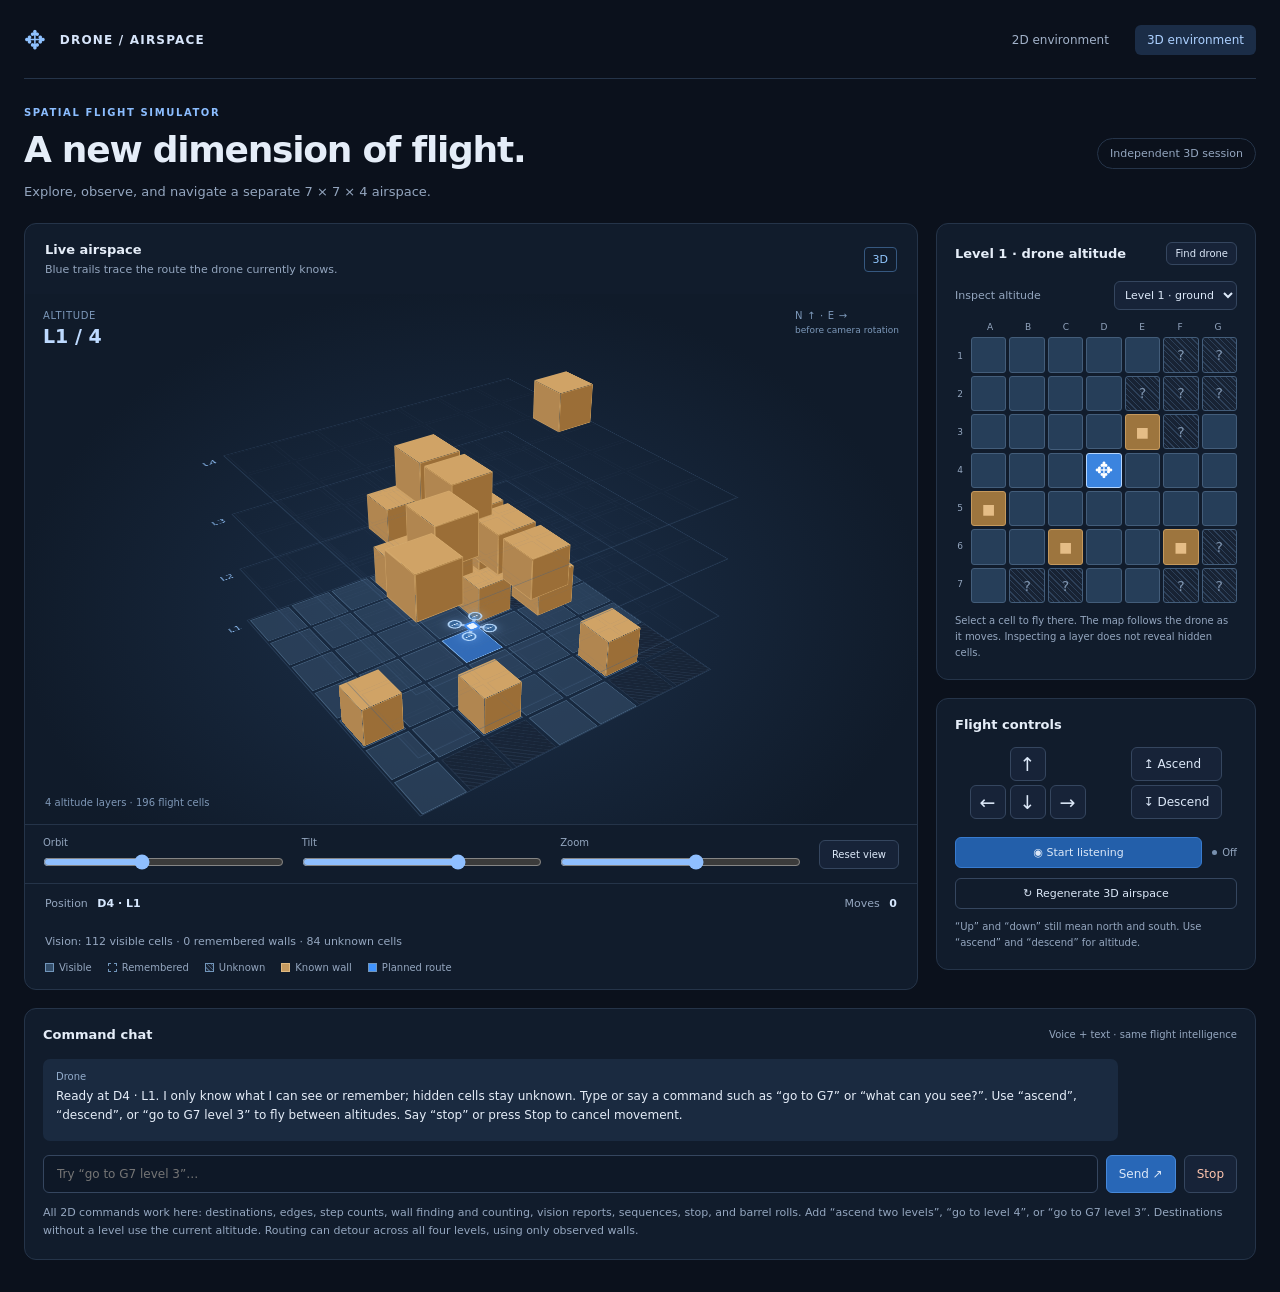
==== 3d.html @ 04a2182d "Refactor code structure for improved readability and maintainability" ====
<!doctype html>
<html lang="en">
  <head>
    <meta charset="utf-8">
    <meta name="viewport" content="width=device-width, initial-scale=1">
    <meta name="theme-color" content="#101827">
    <title>Drone Airspace · 3D environment</title>
    <link rel="stylesheet" href="3d.css">
  </head>
  <body data-environment="3d">
    <main class="app">
      <header class="topbar">
        <a class="brand" href="3d.html">✥ <span>DRONE / AIRSPACE</span></a>
        <nav aria-label="Environment">
          <a href="index.html">2D environment</a>
          <a href="3d.html" aria-current="page">3D environment</a>
        </nav>
      </header>
      <div class="intro">
        <div><p class="eyebrow">Spatial flight simulator</p><h1>A new dimension of flight.</h1>
        <p>Explore, observe, and navigate a separate 7 × 7 × 4 airspace.</p></div>
        <span class="session-tag">Independent 3D session</span>
      </div>
      <div class="workspace">
        <section class="scene-card" aria-labelledby="board-title">
          <div class="card-heading"><div><h2 id="board-title">Live airspace</h2><p>Blue trails trace the route the drone currently knows.</p></div><span class="live-badge">3D</span></div>
          <div class="scene-viewport" id="scene" style="--yaw:-35deg;--tilt:58deg;--zoom:.85">
            <div class="scene-hud"><span>ALTITUDE <strong id="altitude">L1 / 4</strong></span><span>N ↑ · E → <small>before camera rotation</small></span></div>
            <div class="scene-center"><div id="board" class="spatial-board" aria-hidden="true"></div></div>
            <div class="scene-caption">4 altitude layers · 196 flight cells</div>
          </div>
          <div class="camera-controls" aria-label="Camera controls">
            <label>Orbit <input id="camera-yaw" type="range" min="-180" max="180" value="-35"></label>
            <label>Tilt <input id="camera-tilt" type="range" min="25" max="75" value="58"></label>
            <label>Zoom <input id="camera-zoom" type="range" min="45" max="115" value="85"></label>
            <button id="camera-reset" type="button">Reset view</button>
          </div>
          <div class="board-footer"><span>Position <strong id="position">D4 · L1</strong></span><span>Moves <strong id="move-count">0</strong></span></div>
          <div class="vision-panel" aria-label="Drone vision">
            <p id="vision-status" aria-live="polite"></p>
            <div class="vision-legend"><span><i class="swatch visible"></i>Visible</span><span><i class="swatch remembered"></i>Remembered</span><span><i class="swatch unknown"></i>Unknown</span><span><i class="swatch wall"></i>Known wall</span><span><i class="swatch route"></i>Planned route</span></div>
          </div>
        </section>
        <aside class="sidebar">
          <section class="panel" aria-labelledby="layer-title">
            <div class="panel-heading"><h2 id="layer-title">Level 1 · drone altitude</h2><button id="follow-drone" type="button">Find drone</button></div>
            <div class="layer-picker"><label for="view-level">Inspect altitude</label><select id="view-level"><option value="0">Level 1 · ground</option><option value="1">Level 2</option><option value="2">Level 3</option><option value="3">Level 4 · ceiling</option></select></div>
            <div class="map-columns" aria-hidden="true"><span>A</span><span>B</span><span>C</span><span>D</span><span>E</span><span>F</span><span>G</span></div>
            <div class="layer-map-wrap"><div class="map-rows" aria-hidden="true"><span>1</span><span>2</span><span>3</span><span>4</span><span>5</span><span>6</span><span>7</span></div><div id="layer-map" class="layer-map" role="group" aria-label="Inspected altitude map; select a cell to route there"></div></div>
            <p class="hint">Select a cell to fly there. The map follows the drone as it moves. Inspecting a layer does not reveal hidden cells.</p>
          </section>
          <section class="panel controls" aria-label="Flight controls">
            <h2>Flight controls</h2>
            <div class="manual-controls">
              <div class="dpad" aria-label="Horizontal movement">
                <button class="arrow" type="button" data-direction="up" aria-label="Move north" title="North (up)">↑</button>
                <button class="arrow" type="button" data-direction="left" aria-label="Move west" title="West (left)">←</button>
                <button class="arrow" type="button" data-direction="down" aria-label="Move south" title="South (down)">↓</button>
                <button class="arrow" type="button" data-direction="right" aria-label="Move east" title="East (right)">→</button>
              </div>
              <div class="altitude-controls"><button class="arrow" type="button" data-direction="ascend">↥ Ascend</button><button class="arrow" type="button" data-direction="descend">↧ Descend</button></div>
            </div>
            <div class="voice-controls"><button class="voice-button" id="listen-button" type="button" aria-label="Start listening" aria-pressed="false"><span aria-hidden="true">◉</span> <span id="listen-label">Start listening</span></button><div class="status" id="status" data-state="idle" role="status" aria-live="polite"><i></i><span id="status-message">Off</span></div></div>
            <button class="reset-button" id="reset-button" type="button">↻ Regenerate 3D airspace</button>
            <p class="hint">“Up” and “down” still mean north and south. Use “ascend” and “descend” for altitude.</p>
          </section>
        </aside>
        <section class="panel history" aria-labelledby="chat-title">
          <div class="panel-heading"><h2 id="chat-title">Command chat</h2><span class="hint">Voice + text · same flight intelligence</span></div>
          <ol class="history-list" id="history-list" role="log" aria-label="Commands and drone replies" aria-live="polite" aria-relevant="additions text"></ol>
          <p class="voice-preview" id="voice-preview" aria-live="polite"></p>
          <form class="command-form" id="command-form">
            <label class="visually-hidden" for="command-input">Type a drone command</label>
            <input id="command-input" name="command" placeholder="Try “go to G7 level 3”…" autocomplete="off" maxlength="500" required aria-describedby="command-help">
            <button type="submit">Send ↗</button><button class="stop-button" id="stop-button" type="button">Stop</button>
          </form>
          <p class="command-help" id="command-help">All 2D commands work here: destinations, edges, step counts, wall finding and counting, vision reports, sequences, stop, and barrel rolls. Add “ascend two levels”, “go to level 4”, or “go to G7 level 3”. Destinations without a level use the current altitude. Routing can detour across all four levels, using only observed walls.</p>
        </section>
      </div>
    </main>
    <script src="drone-app.js"></script>
  </body>
</html>
---- 3d.css ----
:root { color-scheme: dark; font-family: Inter, ui-sans-serif, system-ui, sans-serif; color: #e5edf8; background: #0b111c; font-synthesis: none; --muted: #94a6bf; --line: #253449; --blue: #78b3ff; }
* { box-sizing: border-box; }
body { margin: 0; min-width: 320px; }
button, input, select { font: inherit; }
button, select { cursor: pointer; }
button, select, input { border: 1px solid #35465f; border-radius: 6px; color: #dce8f8; background: #172338; }
button { padding: 8px 12px; font-size: 12px; }
button:hover { border-color: #78b3ff; background: #22344e; }
button:disabled { cursor: default; opacity: .5; }
:focus-visible { outline: 2px solid #91c4ff; outline-offset: 3px; }
a { color: #a2b2c9; text-decoration: none; }
a:hover { color: #fff; }
.app { width: min(1260px, calc(100% - 48px)); margin: auto; padding: 25px 0 32px; }
.topbar, .topbar nav, .brand, .intro, .card-heading, .panel-heading, .board-footer, .voice-controls { display: flex; align-items: center; justify-content: space-between; gap: 14px; }
.topbar { padding-bottom: 23px; border-bottom: 1px solid var(--line); }
.brand { justify-content: flex-start; color: #8fc2ff; font-size: 26px; }
.brand span { color: #d7e5fa; font-size: 12px; font-weight: 700; letter-spacing: .1em; }
.topbar nav { font-size: 12px; }
.topbar nav a { padding: 8px 12px; border-radius: 6px; }
.topbar nav [aria-current] { color: #acd0ff; background: #1b2d47; }
.intro { margin: 28px 0 24px; }
.eyebrow { color: #8bbdff; font-size: 10px; font-weight: 700; text-transform: uppercase; letter-spacing: .16em; margin: 0 0 10px; }
h1 { font-size: clamp(25px, 3vw, 36px); font-weight: 600; line-height: 1.2; letter-spacing: -.035em; margin: 0; }
.intro p:not(.eyebrow) { color: var(--muted); font-size: 13px; margin-bottom: 0; }
.session-tag { border: 1px solid var(--line); border-radius: 20px; padding: 8px 12px; font-size: 11px; color: var(--muted); white-space: nowrap; }
.workspace { display: grid; grid-template-columns: minmax(0, 1fr) 320px; gap: 18px; align-items: start; }
.scene-card, .panel { border: 1px solid var(--line); border-radius: 12px; background: #111c2c; overflow: hidden; }
.card-heading { padding: 18px 20px; }
h2 { font-size: 13px; font-weight: 600; margin: 0; }
.card-heading p { font-size: 11px; color: var(--muted); margin: 6px 0 0; }
.live-badge { color: #92c7ff; border: 1px solid #365880; padding: 5px 8px; border-radius: 4px; font-size: 11px; }
.scene-viewport { height: 530px; position: relative; overflow: hidden; background: radial-gradient(ellipse at 50% 60%, #1c304a, #101b2a 72%); perspective: 1200px; }
.scene-hud { position: absolute; inset: 16px 18px auto; display: flex; justify-content: space-between; font-size: 10px; letter-spacing: .07em; color: #7c98b9; z-index: 2; pointer-events: none; }
.scene-hud strong { display: block; color: #bddaff; font-size: 19px; letter-spacing: 0; margin-top: 4px; }
.scene-hud small { display: block; font-size: 9px; letter-spacing: 0; margin-top: 4px; }
.scene-center { position: absolute; left: 50%; top: 66%; width: 0; height: 0; transform-style: preserve-3d; }
.spatial-board { position: absolute; width: 392px; height: 392px; margin: -196px; transform: scale(var(--zoom)) rotateX(var(--tilt)) rotateZ(var(--yaw)); transform-style: preserve-3d; }
.space-level { position: absolute; inset: 0; border: 1px solid #42608366; transform-style: preserve-3d; }
.space-level-label { position: absolute; left: -28px; top: 0; font-size: 13px; color: #86b4e8; }
.space-cell { position: absolute; width: 56px; height: 56px; transform-style: preserve-3d; }
.space-cell::before { content: ""; position: absolute; inset: 2px; background: #273d5355; border: 1px solid #4b688a3b; }
.space-level:not(.active-level) .space-cell::before { background: transparent; border-color: #52698714; }
.space-level.active-level .space-cell.visible::before { background: #344e6a99; border-color: #7199bf66; }
.space-level.active-level .space-cell.remembered::before { background: #27374888; border-style: dashed; }
.space-level.active-level .space-cell.unknown::before { background: repeating-linear-gradient(45deg, #18233499, #18233499 4px, #33445b66 4px, #33445b66 5px); }
.space-cell.route::before, .space-cell.occupied::before { background: #3e8af0aa !important; border-color: #8bc4ff !important; }
.voxel { position: absolute; left: 4px; top: 4px; width: 48px; height: 48px; transform-style: preserve-3d; }
.voxel-face { position: absolute; width: 48px; height: 48px; border: 1px solid #d8ad6f99; background: #a7783e; backface-visibility: hidden; }
.face-top { transform: translateZ(48px); background: #d0a366; }
.face-front { transform-origin: bottom; transform: rotateX(-90deg); background: #9b6e37; }
.face-back { transform-origin: top; transform: rotateX(90deg); background: #83613b; }
.face-left { transform-origin: left; transform: rotateY(-90deg); background: #b18650; }
.face-right { transform-origin: right; transform: rotateY(90deg); background: #9b784b; }
.space-cell.remembered .voxel-face { opacity: .4; border-style: dashed; }
.route-marker { position: absolute; inset: 20px; border: 2px solid #9bcfff; background: #4194ff; transform: translateZ(16px); box-shadow: 0 0 15px #549fff; }
.goal .route-marker { inset: 14px; background: transparent; border-width: 3px; }
.drone-model { position: absolute; inset: 0; width: 56px; height: 56px; transform: translateZ(26px); transform-style: preserve-3d; filter: drop-shadow(0 0 7px #8cbeff88); }
.drone-body { position: absolute; inset: 20px; background: #ecf5ff; border: 3px solid #438ff3; border-radius: 5px; transform: translateZ(5px); }
.drone-arm { position: absolute; left: 8px; top: 26px; width: 40px; height: 4px; background: #a7c6eb; }
.arm-one { transform: rotate(45deg); }.arm-two { transform: rotate(-45deg); }
.rotor { position: absolute; width: 17px; height: 17px; border: 2px solid #b8dbff; border-radius: 50%; background: #2d6aaa88; transform: translateZ(6px); }
.rotor::after { content: ""; position: absolute; left: 2px; right: 2px; top: 6px; height: 1px; background: #e2f1ff; animation: spin .3s linear infinite; }
.rotor-one { left: 5px; top: 5px; }.rotor-two { right: 5px; top: 5px; }.rotor-three { left: 5px; bottom: 5px; }.rotor-four { right: 5px; bottom: 5px; }
.drone.rolling { animation: barrel-roll 850ms ease-in-out; }
@keyframes spin { to { transform: rotate(360deg); } }
@keyframes barrel-roll { from { transform: translateZ(26px) rotateY(0deg); } to { transform: translateZ(26px) rotateY(360deg); } }
.scene-caption { position: absolute; bottom: 16px; left: 20px; color: #7f98b7; font-size: 10px; pointer-events: none; }
.camera-controls { padding: 12px 18px; display: flex; gap: 18px; align-items: center; border-top: 1px solid var(--line); }
.camera-controls label { display: flex; flex: 1; flex-direction: column; gap: 5px; color: var(--muted); font-size: 10px; min-width: 0; }
input[type=range] { width: 100%; margin: 0; accent-color: #8fbfff; }
.camera-controls button { white-space: nowrap; font-size: 10px; }
.board-footer { padding: 13px 20px; border-top: 1px solid var(--line); font-size: 11px; color: var(--muted); }
.board-footer strong { color: #d7e8ff; margin-left: 6px; font-variant-numeric: tabular-nums; }
.vision-panel { padding: 0 20px 16px; }
.vision-panel p { color: var(--muted); font-size: 11px; line-height: 1.5; }
.vision-legend { display: flex; flex-wrap: wrap; gap: 9px 16px; color: var(--muted); font-size: 10px; }
.vision-legend span { display: inline-flex; align-items: center; gap: 5px; }
.swatch { width: 9px; height: 9px; border: 1px solid #7296bb; display: inline-block; }
.swatch.visible { background: #344e6a; }.swatch.remembered { border-style: dashed; }.swatch.unknown { background: repeating-linear-gradient(45deg, #182334, #182334 2px, #455c78 2px, #455c78 3px); }.swatch.wall { background: #c59a60; border-color: #dfb981; }.swatch.route { background: #4194ff; }
.sidebar { display: grid; gap: 18px; }.panel { padding: 18px; }.panel-heading { margin-bottom: 16px; }.panel-heading button { font-size: 10px; padding: 5px 8px; }
.layer-picker { display: flex; align-items: center; justify-content: space-between; gap: 10px; color: var(--muted); font-size: 11px; margin-bottom: 12px; }.layer-picker select { padding: 6px; font-size: 11px; }
.map-columns { display: grid; grid-template-columns: repeat(7, 1fr); margin-left: 16px; margin-bottom: 5px; text-align: center; color: var(--muted); font-size: 9px; }
.layer-map-wrap { display: flex; gap: 6px; }.map-rows { display: grid; grid-template-rows: repeat(7, 1fr); align-items: center; font-size: 9px; color: var(--muted); width: 10px; text-align: center; }
.layer-map { display: grid; grid-template-columns: repeat(7, minmax(0, 1fr)); gap: 3px; flex: 1; }
.map-cell { aspect-ratio: 1; padding: 0; min-width: 0; border-radius: 3px; border-color: #435d7a; background: #263e59; font-size: 14px; color: #a1b9d4; }
.map-cell.unknown { background: repeating-linear-gradient(45deg, #182334, #182334 3px, #2d4059 3px, #2d4059 4px); color: #7f95b0; }.map-cell.remembered { border-style: dashed; background: #1c293b; }.map-cell.wall { background: #9d753e; color: #e5bd86; opacity: 1; border-color: #c5995d; }.map-cell.wall.remembered { opacity: .5; }.map-cell.route { background: #1e5796; border-color: #83bcff; }.map-cell.goal { box-shadow: inset 0 0 0 2px #a4d1ff; }.map-cell.occupied { color: #fff; background: #3b84df; border-color: #b4d6ff; font-size: 22px; }
.hint { color: var(--muted); font-size: 10px; line-height: 1.6; }.panel > .hint:last-child { margin-bottom: 0; }
.manual-controls { display: flex; justify-content: space-around; gap: 16px; padding: 15px 0 18px; }.dpad { display: grid; grid-template-columns: repeat(3, 36px); grid-template-rows: repeat(2, 34px); gap: 4px; }.dpad .arrow { padding: 0; font-size: 19px; }.dpad [data-direction=up] { grid-column: 2; }.dpad [data-direction=left] { grid-column: 1; grid-row: 2; }.dpad [data-direction=down] { grid-column: 2; grid-row: 2; }.dpad [data-direction=right] { grid-column: 3; grid-row: 2; }.altitude-controls { display: grid; gap: 4px; }.altitude-controls .arrow { text-align: left; }
.voice-controls { gap: 10px; }.voice-button { flex: 1; background: #235faa; border-color: #387bcf; font-size: 11px; }.voice-button[aria-pressed=true] { background: #193a32; border-color: #559d79; color: #a8e3be; }.status { display: flex; align-items: center; gap: 5px; font-size: 10px; color: var(--muted); max-width: 100px; overflow-wrap: anywhere; }.status i { display: block; flex: 0 0 5px; width: 5px; height: 5px; background: #7890af; border-radius: 50%; }.status[data-state=listening] i { background: #85d9a7; }.status[data-state=error] { color: #ffb19f; }.reset-button { width: 100%; margin-top: 10px; background: transparent; font-size: 11px; }
.history { grid-column: 1 / -1; }.history .panel-heading .hint { margin: 0; }.history-list { display: grid; gap: 10px; list-style: none; margin: 0; padding: 0; min-height: 82px; max-height: 250px; overflow-y: auto; }.history-list li { background: #1a2a40; padding: 10px 13px; border-radius: 7px; font-size: 12px; line-height: 1.6; margin-right: 10%; overflow-wrap: anywhere; }.history-list li[data-speaker=You] { margin-left: 10%; margin-right: 0; background: #1a3659; }.message-speaker { display: block; color: #93accb; font-size: 10px; font-weight: 500; margin-bottom: 2px; }
.command-form { display: flex; gap: 8px; margin-top: 14px; }.command-form input { flex: 1; min-width: 0; padding: 11px 13px; background: #0e1827; font-size: 12px; }.command-form button[type=submit] { background: #2867b7; border-color: #4789da; }.stop-button { color: #ffc5ae; }.command-help, .voice-preview { color: var(--muted); font-size: 11px; line-height: 1.7; margin-bottom: 0; }.voice-preview:empty { display: none; }
.visually-hidden { position: absolute; width: 1px; height: 1px; padding: 0; margin: -1px; overflow: hidden; clip: rect(0,0,0,0); white-space: nowrap; border: 0; }
@media (max-width: 1020px) { .workspace { grid-template-columns: minmax(0, 1fr) 285px; }.scene-viewport { height: 490px; }.scene-center { scale: .8; }.camera-controls { gap: 10px; padding: 12px; }.app { width: calc(100% - 32px); } }
@media (max-width: 780px) { .workspace { grid-template-columns: 1fr; }.sidebar { grid-template-columns: 1fr 1fr; }.scene-viewport { height: 470px; }.scene-center { scale: .85; }.intro .session-tag { display: none; }.topbar { gap: 10px; }.topbar nav { gap: 3px; }.brand span { font-size: 10px; }.topbar nav a { font-size: 10px; padding: 7px; } }
@media (max-width: 500px) { .app { width: calc(100% - 24px); padding-top: 14px; }.topbar { flex-wrap: wrap; }.sidebar { grid-template-columns: 1fr; }.scene-viewport { height: 390px; }.scene-center { scale: .6; top: 67%; }.card-heading { padding: 15px; }.card-heading p { max-width: 230px; line-height: 1.5; }.camera-controls { gap: 9px; flex-wrap: wrap; }.camera-controls button { padding: 7px; }.history .panel-heading { align-items: flex-start; flex-direction: column; gap: 4px; }.manual-controls { justify-content: center; gap: 30px; }.command-form { gap: 5px; }.command-form button { padding: 8px; }.scene-hud { font-size: 9px; }.panel { padding: 15px; } }
@media (prefers-reduced-motion: reduce) { *, *::before, *::after { animation: none !important; transition: none !important; } }
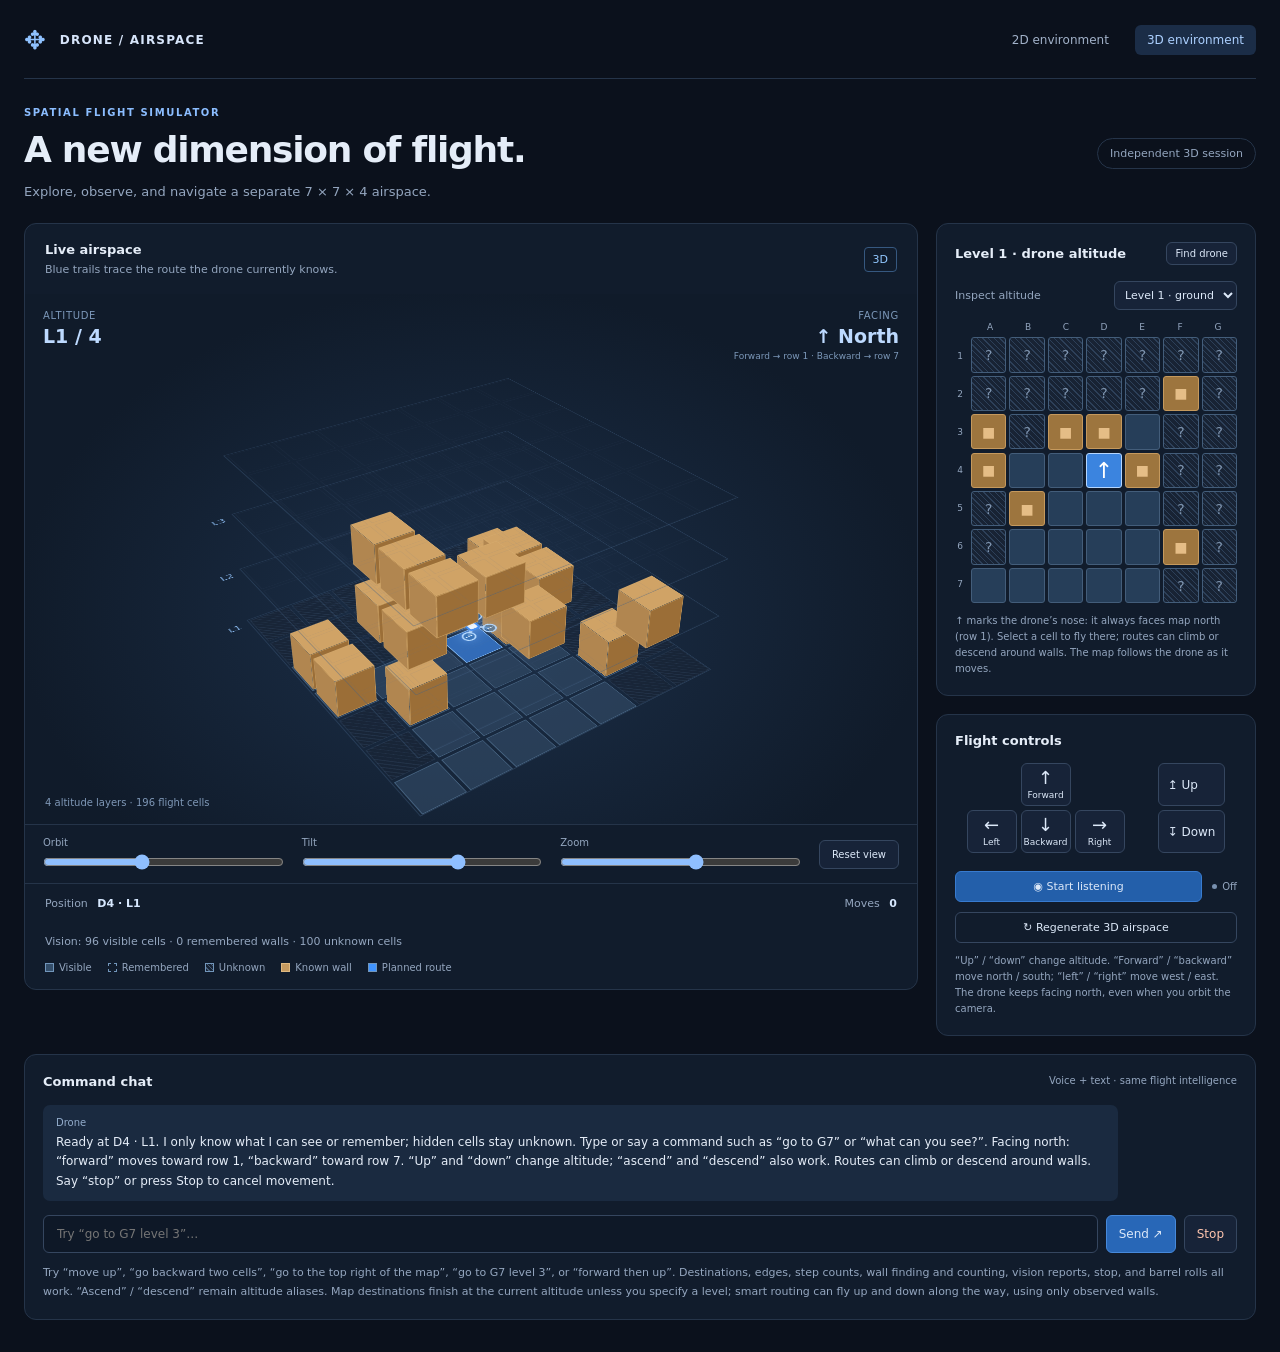
==== commit 0d1045da: "Enhance 3D navigation commands and update README for clarity on movement directions" ====
--- a/3d.html
+++ b/3d.html
@@ -25,7 +25,7 @@
         <section class="scene-card" aria-labelledby="board-title">
           <div class="card-heading"><div><h2 id="board-title">Live airspace</h2><p>Blue trails trace the route the drone currently knows.</p></div><span class="live-badge">3D</span></div>
           <div class="scene-viewport" id="scene" style="--yaw:-35deg;--tilt:58deg;--zoom:.85">
-            <div class="scene-hud"><span>ALTITUDE <strong id="altitude">L1 / 4</strong></span><span>N ↑ · E → <small>before camera rotation</small></span></div>
+            <div class="scene-hud"><span>ALTITUDE <strong id="altitude">L1 / 4</strong></span><span class="heading-hud">FACING <strong>↑ North</strong><small>Forward → row 1 · Backward → row 7</small></span></div>
             <div class="scene-center"><div id="board" class="spatial-board" aria-hidden="true"></div></div>
             <div class="scene-caption">4 altitude layers · 196 flight cells</div>
           </div>
@@ -47,22 +47,22 @@
             <div class="layer-picker"><label for="view-level">Inspect altitude</label><select id="view-level"><option value="0">Level 1 · ground</option><option value="1">Level 2</option><option value="2">Level 3</option><option value="3">Level 4 · ceiling</option></select></div>
             <div class="map-columns" aria-hidden="true"><span>A</span><span>B</span><span>C</span><span>D</span><span>E</span><span>F</span><span>G</span></div>
             <div class="layer-map-wrap"><div class="map-rows" aria-hidden="true"><span>1</span><span>2</span><span>3</span><span>4</span><span>5</span><span>6</span><span>7</span></div><div id="layer-map" class="layer-map" role="group" aria-label="Inspected altitude map; select a cell to route there"></div></div>
-            <p class="hint">Select a cell to fly there. The map follows the drone as it moves. Inspecting a layer does not reveal hidden cells.</p>
+            <p class="hint">↑ marks the drone’s nose: it always faces map north (row 1). Select a cell to fly there; routes can climb or descend around walls. The map follows the drone as it moves.</p>
           </section>
           <section class="panel controls" aria-label="Flight controls">
             <h2>Flight controls</h2>
             <div class="manual-controls">
               <div class="dpad" aria-label="Horizontal movement">
-                <button class="arrow" type="button" data-direction="up" aria-label="Move north" title="North (up)">↑</button>
-                <button class="arrow" type="button" data-direction="left" aria-label="Move west" title="West (left)">←</button>
-                <button class="arrow" type="button" data-direction="down" aria-label="Move south" title="South (down)">↓</button>
-                <button class="arrow" type="button" data-direction="right" aria-label="Move east" title="East (right)">→</button>
+                <button class="arrow" type="button" data-direction="forward" aria-label="Move forward toward row 1" title="Forward (north)">↑<span>Forward</span></button>
+                <button class="arrow" type="button" data-direction="left" aria-label="Move left toward column A" title="Left (west)">←<span>Left</span></button>
+                <button class="arrow" type="button" data-direction="backward" aria-label="Move backward toward row 7" title="Backward (south)">↓<span>Backward</span></button>
+                <button class="arrow" type="button" data-direction="right" aria-label="Move right toward column G" title="Right (east)">→<span>Right</span></button>
               </div>
-              <div class="altitude-controls"><button class="arrow" type="button" data-direction="ascend">↥ Ascend</button><button class="arrow" type="button" data-direction="descend">↧ Descend</button></div>
+              <div class="altitude-controls"><button class="arrow" type="button" data-direction="up" aria-label="Move up one altitude level">↥ Up</button><button class="arrow" type="button" data-direction="down" aria-label="Move down one altitude level">↧ Down</button></div>
             </div>
             <div class="voice-controls"><button class="voice-button" id="listen-button" type="button" aria-label="Start listening" aria-pressed="false"><span aria-hidden="true">◉</span> <span id="listen-label">Start listening</span></button><div class="status" id="status" data-state="idle" role="status" aria-live="polite"><i></i><span id="status-message">Off</span></div></div>
             <button class="reset-button" id="reset-button" type="button">↻ Regenerate 3D airspace</button>
-            <p class="hint">“Up” and “down” still mean north and south. Use “ascend” and “descend” for altitude.</p>
+            <p class="hint">“Up” / “down” change altitude. “Forward” / “backward” move north / south; “left” / “right” move west / east. The drone keeps facing north, even when you orbit the camera.</p>
           </section>
         </aside>
         <section class="panel history" aria-labelledby="chat-title">
@@ -74,7 +74,7 @@
             <input id="command-input" name="command" placeholder="Try “go to G7 level 3”…" autocomplete="off" maxlength="500" required aria-describedby="command-help">
             <button type="submit">Send ↗</button><button class="stop-button" id="stop-button" type="button">Stop</button>
           </form>
-          <p class="command-help" id="command-help">All 2D commands work here: destinations, edges, step counts, wall finding and counting, vision reports, sequences, stop, and barrel rolls. Add “ascend two levels”, “go to level 4”, or “go to G7 level 3”. Destinations without a level use the current altitude. Routing can detour across all four levels, using only observed walls.</p>
+          <p class="command-help" id="command-help">Try “move up”, “go backward two cells”, “go to the top right of the map”, “go to G7 level 3”, or “forward then up”. Destinations, edges, step counts, wall finding and counting, vision reports, stop, and barrel rolls all work. “Ascend” / “descend” remain altitude aliases. Map destinations finish at the current altitude unless you specify a level; smart routing can fly up and down along the way, using only observed walls.</p>
         </section>
       </div>
     </main>
--- a/3d.css
+++ b/3d.css
@@ -33,6 +33,7 @@
 .scene-hud { position: absolute; inset: 16px 18px auto; display: flex; justify-content: space-between; font-size: 10px; letter-spacing: .07em; color: #7c98b9; z-index: 2; pointer-events: none; }
 .scene-hud strong { display: block; color: #bddaff; font-size: 19px; letter-spacing: 0; margin-top: 4px; }
 .scene-hud small { display: block; font-size: 9px; letter-spacing: 0; margin-top: 4px; }
+.heading-hud { text-align: right; }
 .scene-center { position: absolute; left: 50%; top: 66%; width: 0; height: 0; transform-style: preserve-3d; }
 .spatial-board { position: absolute; width: 392px; height: 392px; margin: -196px; transform: scale(var(--zoom)) rotateX(var(--tilt)) rotateZ(var(--yaw)); transform-style: preserve-3d; }
 .space-level { position: absolute; inset: 0; border: 1px solid #42608366; transform-style: preserve-3d; }
@@ -56,6 +57,7 @@
 .goal .route-marker { inset: 14px; background: transparent; border-width: 3px; }
 .drone-model { position: absolute; inset: 0; width: 56px; height: 56px; transform: translateZ(26px); transform-style: preserve-3d; filter: drop-shadow(0 0 7px #8cbeff88); }
 .drone-body { position: absolute; inset: 20px; background: #ecf5ff; border: 3px solid #438ff3; border-radius: 5px; transform: translateZ(5px); }
+.drone-heading-arrow { position: absolute; left: 20px; top: -16px; width: 16px; height: 35px; background: #b9ff8c; clip-path: polygon(50% 0, 100% 38%, 67% 38%, 67% 100%, 33% 100%, 33% 38%, 0 38%); transform: translateZ(12px); }
 .drone-arm { position: absolute; left: 8px; top: 26px; width: 40px; height: 4px; background: #a7c6eb; }
 .arm-one { transform: rotate(45deg); }.arm-two { transform: rotate(-45deg); }
 .rotor { position: absolute; width: 17px; height: 17px; border: 2px solid #b8dbff; border-radius: 50%; background: #2d6aaa88; transform: translateZ(6px); }
@@ -85,7 +87,7 @@
 .map-cell { aspect-ratio: 1; padding: 0; min-width: 0; border-radius: 3px; border-color: #435d7a; background: #263e59; font-size: 14px; color: #a1b9d4; }
 .map-cell.unknown { background: repeating-linear-gradient(45deg, #182334, #182334 3px, #2d4059 3px, #2d4059 4px); color: #7f95b0; }.map-cell.remembered { border-style: dashed; background: #1c293b; }.map-cell.wall { background: #9d753e; color: #e5bd86; opacity: 1; border-color: #c5995d; }.map-cell.wall.remembered { opacity: .5; }.map-cell.route { background: #1e5796; border-color: #83bcff; }.map-cell.goal { box-shadow: inset 0 0 0 2px #a4d1ff; }.map-cell.occupied { color: #fff; background: #3b84df; border-color: #b4d6ff; font-size: 22px; }
 .hint { color: var(--muted); font-size: 10px; line-height: 1.6; }.panel > .hint:last-child { margin-bottom: 0; }
-.manual-controls { display: flex; justify-content: space-around; gap: 16px; padding: 15px 0 18px; }.dpad { display: grid; grid-template-columns: repeat(3, 36px); grid-template-rows: repeat(2, 34px); gap: 4px; }.dpad .arrow { padding: 0; font-size: 19px; }.dpad [data-direction=up] { grid-column: 2; }.dpad [data-direction=left] { grid-column: 1; grid-row: 2; }.dpad [data-direction=down] { grid-column: 2; grid-row: 2; }.dpad [data-direction=right] { grid-column: 3; grid-row: 2; }.altitude-controls { display: grid; gap: 4px; }.altitude-controls .arrow { text-align: left; }
+.manual-controls { display: flex; justify-content: space-around; gap: 10px; padding: 15px 0 18px; }.dpad { display: grid; grid-template-columns: repeat(3, 50px); grid-template-rows: repeat(2, 43px); gap: 4px; }.dpad .arrow { padding: 2px 0; font-size: 18px; line-height: 1.1; }.dpad .arrow span { display: block; font-size: 9px; margin-top: 3px; }.dpad [data-direction=forward] { grid-column: 2; }.dpad [data-direction=left] { grid-column: 1; grid-row: 2; }.dpad [data-direction=backward] { grid-column: 2; grid-row: 2; }.dpad [data-direction=right] { grid-column: 3; grid-row: 2; }.altitude-controls { display: grid; gap: 4px; }.altitude-controls .arrow { text-align: left; white-space: nowrap; padding: 6px 9px; }
 .voice-controls { gap: 10px; }.voice-button { flex: 1; background: #235faa; border-color: #387bcf; font-size: 11px; }.voice-button[aria-pressed=true] { background: #193a32; border-color: #559d79; color: #a8e3be; }.status { display: flex; align-items: center; gap: 5px; font-size: 10px; color: var(--muted); max-width: 100px; overflow-wrap: anywhere; }.status i { display: block; flex: 0 0 5px; width: 5px; height: 5px; background: #7890af; border-radius: 50%; }.status[data-state=listening] i { background: #85d9a7; }.status[data-state=error] { color: #ffb19f; }.reset-button { width: 100%; margin-top: 10px; background: transparent; font-size: 11px; }
 .history { grid-column: 1 / -1; }.history .panel-heading .hint { margin: 0; }.history-list { display: grid; gap: 10px; list-style: none; margin: 0; padding: 0; min-height: 82px; max-height: 250px; overflow-y: auto; }.history-list li { background: #1a2a40; padding: 10px 13px; border-radius: 7px; font-size: 12px; line-height: 1.6; margin-right: 10%; overflow-wrap: anywhere; }.history-list li[data-speaker=You] { margin-left: 10%; margin-right: 0; background: #1a3659; }.message-speaker { display: block; color: #93accb; font-size: 10px; font-weight: 500; margin-bottom: 2px; }
 .command-form { display: flex; gap: 8px; margin-top: 14px; }.command-form input { flex: 1; min-width: 0; padding: 11px 13px; background: #0e1827; font-size: 12px; }.command-form button[type=submit] { background: #2867b7; border-color: #4789da; }.stop-button { color: #ffc5ae; }.command-help, .voice-preview { color: var(--muted); font-size: 11px; line-height: 1.7; margin-bottom: 0; }.voice-preview:empty { display: none; }
